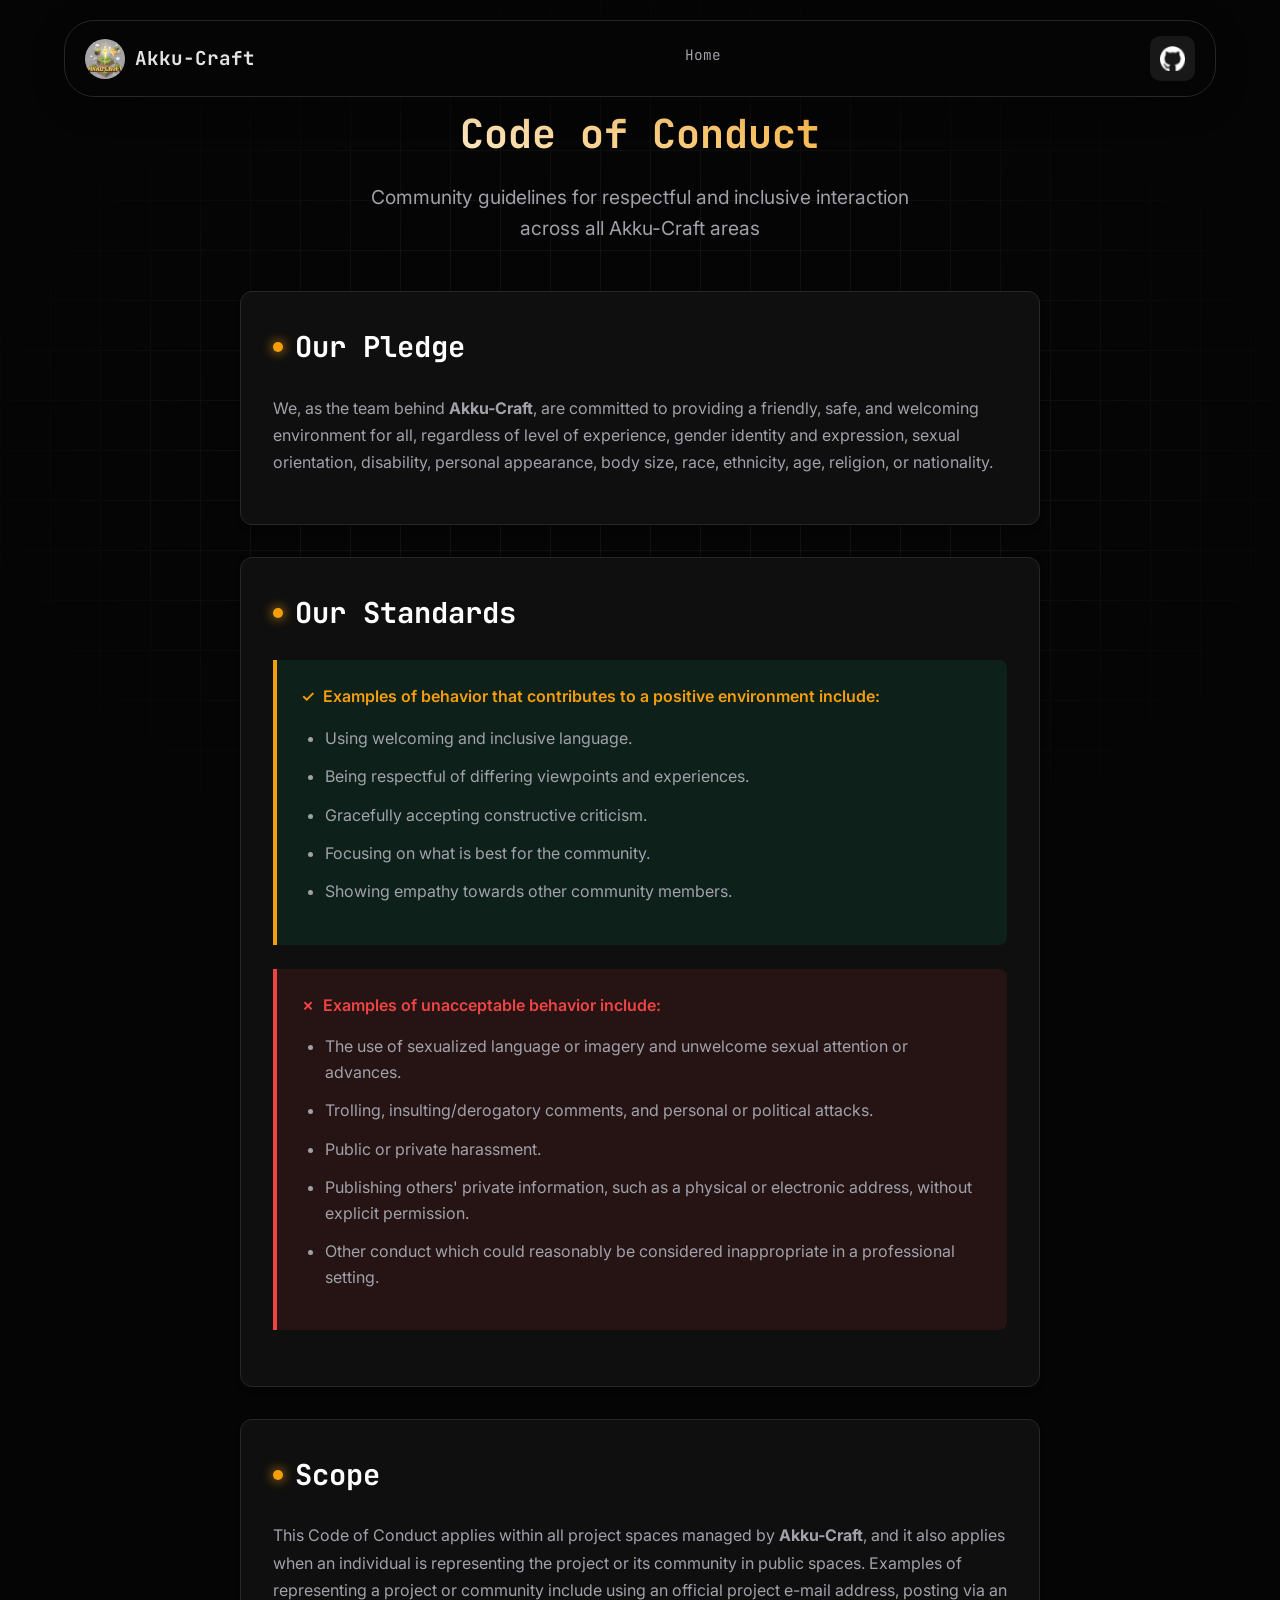
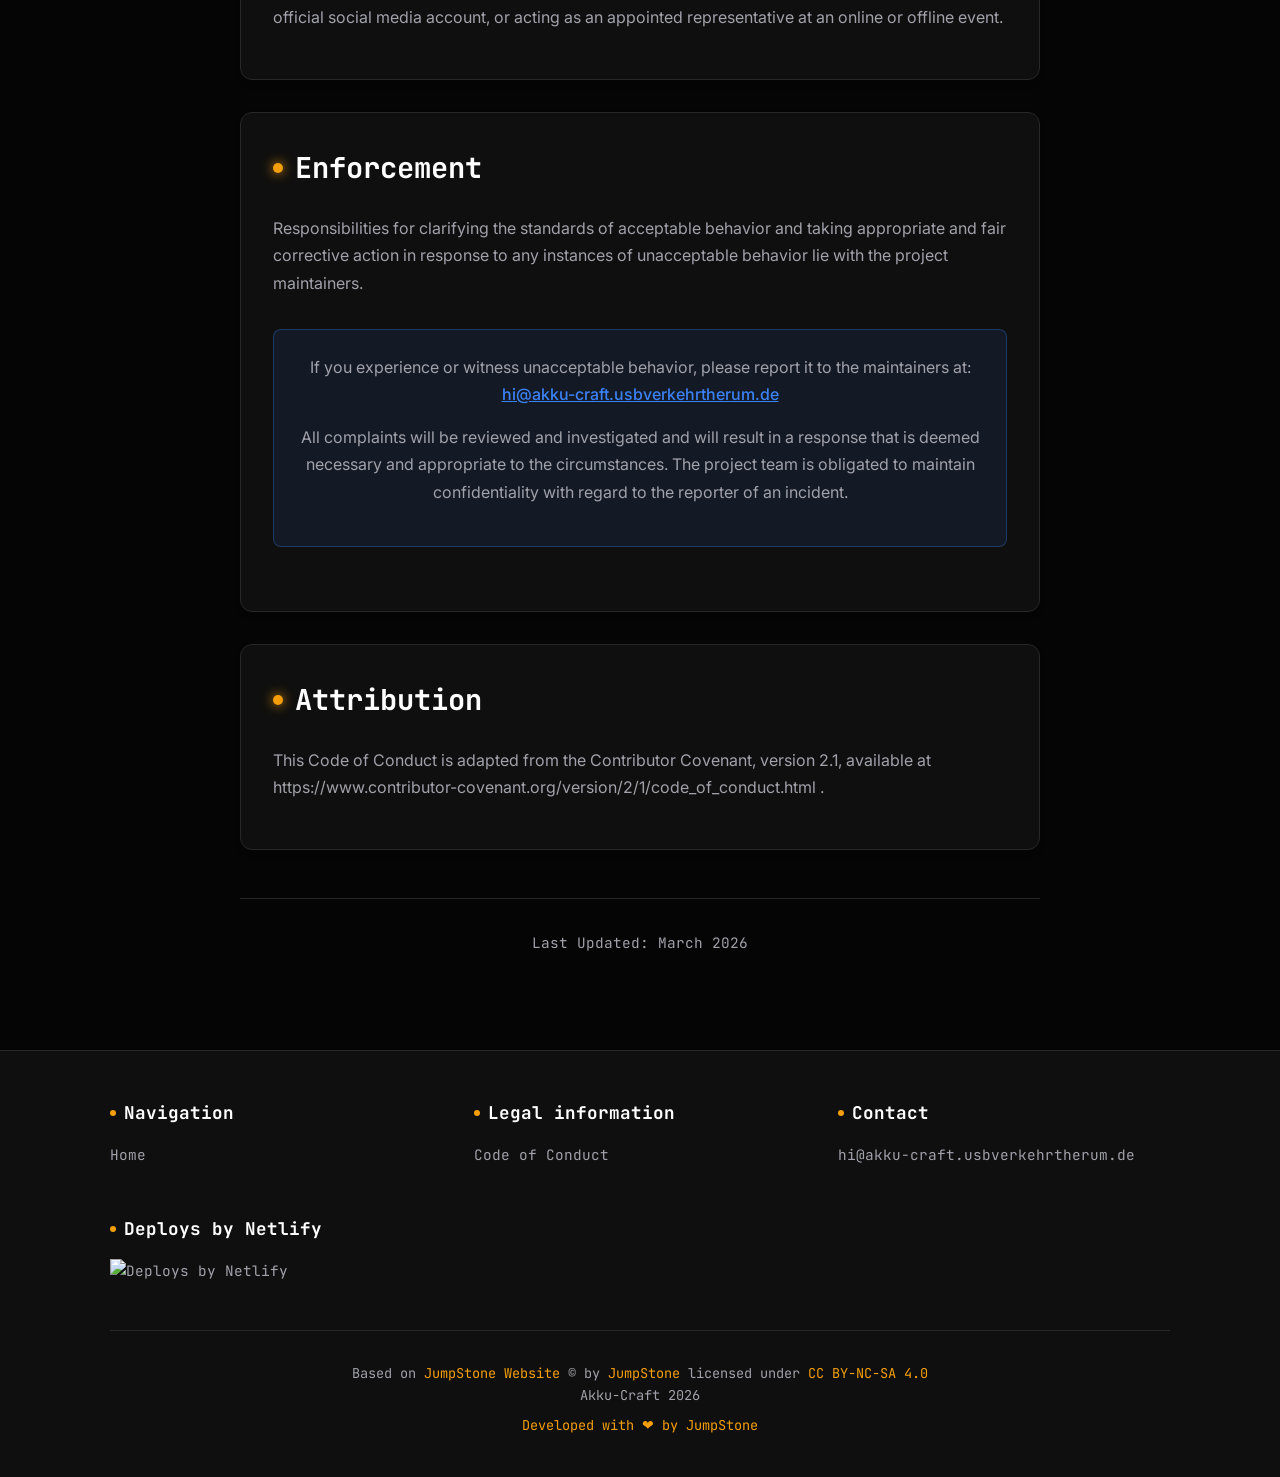
==== code-of-conduct.html @ 282b908f "WoooW Co-authored-by: JumpStone <hi@jumpstone4477.de>" ====
<!doctype html>
<html lang="en">
  <head>
    <meta charset="UTF-8" />
    <meta name="viewport" content="width=device-width, initial-scale=1.0" />

    <!-- Primary Meta Tags -->
    <title>Code of Conduct - Akku-Craft</title>
    <meta name="title" content="Code of Conduct - Akku-Craft" />
    <meta
      name="description"
      content="Akku-Craft Community Guidelines: Together we build, respectfully we stay."
    />
    <meta
      name="keywords"
      content="Akku-Craft, Code of Conduct, Community, Guidelines, Battery, Modular"
    />
    <meta name="author" content="Akku-Craft" />
    <meta name="robots" content="index, follow" />
    <meta name="language" content="English" />
    <meta name="revisit-after" content="30 days" />

    <!-- Open Graph / Facebook -->
    <meta property="og:type" content="website" />
    <meta
      property="og:url"
      content="https://akku-craft.usbverkehrtherum.de/code-of-conduct.html"
    />
    <meta property="og:title" content="Code of Conduct - Akku-Craft" />
    <meta
      property="og:description"
      content="Akku-Craft Community Guidelines for respectful and inclusive interaction."
    />
    <meta
      property="og:image"
      content="https://akku-craft.usbverkehrtherum.de/assets/img/logo.png"
    />
    <meta property="og:locale" content="en_US" />

    <!-- Twitter -->
    <meta property="twitter:card" content="summary_large_image" />
    <meta
      property="twitter:url"
      content="https://akku-craft.usbverkehrtherum.de/code-of-conduct.html"
    />
    <meta property="twitter:title" content="Code of Conduct - Akku-Craft" />
    <meta
      property="twitter:description"
      content="Akku-Craft Community Guidelines for respectful and inclusive interaction."
    />
    <meta
      property="twitter:image"
      content="https://akku-craft.usbverkehrtherum.de/assets/img/logo.png"
    />

    <!-- Canonical URL -->
    <link
      rel="canonical"
      href="https://akku-craft.usbverkehrtherum.de/code-of-conduct.html"
    />

    <!-- Structured Data -->
    <script type="application/ld+json">
      {
        "@context": "https://schema.org",
        "@type": "WebPage",
        "name": "Code of Conduct - Akku-Craft",
        "url": "https://akku-craft.usbverkehrtherum.de/code-of-conduct.html",
        "description": "Akku-Craft Community Guidelines for respectful and inclusive interaction.",
        "publisher": {
          "@type": "Organization",
          "name": "Akku-Craft",
          "url": "https://akku-craft.usbverkehrtherum.de/"
        },
        "inLanguage": "en"
      }
    </script>

    <!-- Fonts -->
    <link rel="preconnect" href="https://fonts.googleapis.com" />
    <link rel="preconnect" href="https://fonts.gstatic.com" crossorigin />
    <link
      href="https://fonts.googleapis.com/css2?family=Inter:wght@300;400;600&family=JetBrains+Mono:wght@400;700&display=swap"
      rel="stylesheet"
    />

    <!-- Stylesheets -->
    <link rel="stylesheet" type="text/css" href="/assets/css/main.css" />
    <link rel="stylesheet" type="text/css" href="/assets/css/header.css" />
    <link rel="stylesheet" type="text/css" href="/assets/css/socials.css" />
    <link
      rel="stylesheet"
      type="text/css"
      href="/assets/css/code-of-conduct.css"
    />
    <link rel="icon" href="/assets/img/logo.png" type="image/x-icon" />
  </head>
  <body>
    <div class="grid-bg"></div>

    <!-- Header Navigation -->
    <header class="header-nav">
      <div class="header-content">
        <a href="/" class="logo">
          <img
            src="/assets/img/logo.png"
            alt="Akku-Craft Logo"
            class="logo-img"
          />
          Akku-Craft
        </a>
        <nav aria-label="Main navigation">
          <ul class="nav-links">
            <li><a href="/" aria-current="page">Home</a></li>
          </ul>
        </nav>
        <!-- Social Media Buttons -->
        <div class="social-card">
          <a
            href="https://github.com/Akku-Craft"
            class="Btn github"
            target="_blank"
            rel="noopener noreferrer"
          >
            <span class="svgContainer">
              <img
                src="/assets/img/badges/github-mark-white.png"
                alt="GitHub"
                class="social-icon"
              />
            </span>
            <span class="BG"></span>
          </a>
        </div>
      </div>
    </header>

    <div class="container">
      <div class="coc-container">
        <header class="coc-header">
          <h1>Code of Conduct</h1>
          <p>
            Community guidelines for respectful and inclusive interaction across
            all Akku-Craft areas
          </p>
        </header>

        <section class="coc-section">
          <h2>Our Pledge</h2>
          <p>
            We, as the team behind <strong>Akku-Craft</strong>, are committed to
            providing a friendly, safe, and welcoming environment for all,
            regardless of level of experience, gender identity and expression,
            sexual orientation, disability, personal appearance, body size,
            race, ethnicity, age, religion, or nationality.
          </p>
        </section>

        <section class="coc-section">
          <h2>Our Standards</h2>

          <div class="positive-examples">
            <div class="examples-title">
              <span>✓</span> Examples of behavior that contributes to a positive
              environment include:
            </div>
            <ul>
              <li>Using welcoming and inclusive language.</li>
              <li>Being respectful of differing viewpoints and experiences.</li>
              <li>Gracefully accepting constructive criticism.</li>
              <li>Focusing on what is best for the community.</li>
              <li>Showing empathy towards other community members.</li>
            </ul>
          </div>

          <div class="negative-examples">
            <div class="examples-title">
              <span>✗</span> Examples of unacceptable behavior include:
            </div>
            <ul>
              <li>
                The use of sexualized language or imagery and unwelcome sexual
                attention or advances.
              </li>
              <li>
                Trolling, insulting/derogatory comments, and personal or
                political attacks.
              </li>
              <li>Public or private harassment.</li>
              <li>
                Publishing others' private information, such as a physical or
                electronic address, without explicit permission.
              </li>
              <li>
                Other conduct which could reasonably be considered inappropriate
                in a professional setting.
              </li>
            </ul>
          </div>
        </section>

        <section class="coc-section">
          <h2>Scope</h2>
          <p>
            This Code of Conduct applies within all project spaces managed by
            <strong>Akku-Craft</strong>, and it also applies when an individual
            is representing the project or its community in public spaces.
            Examples of representing a project or community include using an
            official project e-mail address, posting via an official social
            media account, or acting as an appointed representative at an online
            or offline event.
          </p>
        </section>

        <section class="coc-section">
          <h2>Enforcement</h2>
          <p>
            Responsibilities for clarifying the standards of acceptable behavior
            and taking appropriate and fair corrective action in response to any
            instances of unacceptable behavior lie with the project maintainers.
          </p>

          <div class="contact-info">
            <p>
              If you experience or witness unacceptable behavior, please report
              it to the maintainers at:
              <a href="mailto:hi@akku-craft.usbverkehrtherum.de"
                >hi@akku-craft.usbverkehrtherum.de</a
              >
            </p>
            <p>
              All complaints will be reviewed and investigated and will result
              in a response that is deemed necessary and appropriate to the
              circumstances. The project team is obligated to maintain
              confidentiality with regard to the reporter of an incident.
            </p>
          </div>
        </section>

        <section class="coc-section">
          <h2>Attribution</h2>
          <p>
            This Code of Conduct is adapted from the
            <a
              href="https://www.contributor-covenant.org"
              target="_blank"
              rel="noopener noreferrer"
              >Contributor Covenant</a
            >, version 2.1, available at
            <a
              href="https://www.contributor-covenant.org/version/2/1/code_of_conduct.html"
              target="_blank"
              rel="noopener noreferrer"
            >
              https://www.contributor-covenant.org/version/2/1/code_of_conduct.html </a
            >.
          </p>
        </section>

        <div class="last-updated">Last Updated: March 2026</div>
      </div>
    </div>

    <footer class="footer">
      <div class="footer-container">
        <div class="footer-grid">
          <!-- Navigation Links -->
          <div class="footer-column">
            <h3>Navigation</h3>
            <ul class="footer-links">
              <li><a href="/">Home</a></li>
            </ul>
          </div>

          <!-- Legal Links -->
          <div class="footer-column">
            <h3>Legal information</h3>
            <ul class="footer-links">
              <li><a href="/code-of-conduct.html">Code of Conduct</a></li>
            </ul>
          </div>

          <!-- Contact & Social -->
          <div class="footer-column">
            <h3>Contact</h3>
            <ul class="footer-links">
              <li>
                <a href="mailto:hi@akku-craft.usbverkehrtherum.de"
                  >hi@akku-craft.usbverkehrtherum.de</a
                >
              </li>
            </ul>
          </div>

          <!-- Netlify -->
          <div class="footer-column">
            <h3>Deploys by Netlify</h3>
            <ul class="footer-links">
              <li>
                <a href="https://www.netlify.com" target="_blank">
                  <img
                    src="https://www.netlify.com/assets/badges/netlify-badge-color-accent.svg"
                    alt="Deploys by Netlify"
                  />
                </a>
              </li>
            </ul>
          </div>
        </div>

        <div class="footer-bottom">
          <nav aria-label="Footer Navigation">
            Based on
            <a href="https://jumpstone4477.de/">JumpStone Website</a> © by
            <a href="https://jumpstone4477.de/">JumpStone</a> licensed under
            <a href="https://creativecommons.org/licenses/by-nc-sa/4.0/"
              >CC BY-NC-SA 4.0</a
            >
            <p>Akku-Craft 2026</p>
            <p>
              <a target="_blank" href="/">Developed with ❤ by JumpStone</a>
            </p>
          </nav>
        </div>
      </div>
    </footer>
  </body>
</html>
---- assets/css/main.css ----
/* --- CSS VARIABLES & RESET --- */
:root {
  --bg-color: #050505;
  --card-bg: #0f0f0f;
  --border-color: #27272a;
  --text-main: #e4e4e7;
  --text-muted: #a1a1aa;
  --accent-primary: #f59e0b; /* Warm orange/yellow focus */
  --accent-secondary: #22c55e; /* Grass green accent */
  --font-main: "Inter", sans-serif;
  --font-mono: "JetBrains Mono", monospace;
}

* {
  box-sizing: border-box;
  margin: 0;
  padding: 0;
}

html {
  scroll-behavior: smooth; /* Damit das Scrollen weich ist */
}

body {
  background-color: var(--bg-color);
  color: var(--text-main);
  font-family: var(--font-main);
  line-height: 1.6;
  overflow-x: hidden;
}

/* --- BACKGROUND GRID EFFECT (Wie im Screenshot) --- */
.grid-bg {
  position: fixed;
  top: 0;
  left: 0;
  width: 100%;
  height: 100%;
  z-index: -1;
  background-image:
    linear-gradient(to right, #1a1a1a 1px, transparent 1px),
    linear-gradient(to bottom, #1a1a1a 1px, transparent 1px);
  background-size: 50px 50px;
  mask-image: radial-gradient(ellipse at center, black 40%, transparent 80%);
  -webkit-mask-image: radial-gradient(
    ellipse at center,
    black 40%,
    transparent 80%
  );
  opacity: 0.6;
}

/* NEU: HEADER STYLING FÜR DEN BUTTON */
.header-nav {
  position: fixed; /* Fixiert, damit er immer sichtbar ist */
  top: 0;
  left: 0;
  width: 100%;
  padding: 15px 0;
  z-index: 100;
  /* Leicht transparenter Hintergrund, damit man den Grid-Effekt noch sieht */
  background-color: rgba(5, 5, 5, 0.8);
  backdrop-filter: blur(5px);
  border-bottom: 1px solid var(--border-color);
}

.header-content {
  max-width: 1100px;
  margin: 0 auto;
  padding: 0 20px;
  display: flex;
  justify-content: flex-end; /* Button nach rechts schieben */
  align-items: center;
}

/* --- LAYOUT --- */
.container {
  max-width: 1100px;
  margin: 0 auto;
  padding: 0 20px;
  /* NEU: Zusätzlicher Top-Padding, um Platz für den Header zu schaffen */
  padding-top: 70px;
}

section {
  margin-bottom: 80px;
  padding-top: 60px;
}

/* --- TYPOGRAPHY --- */
h1,
h2,
h3 {
  font-family: var(--font-mono);
  color: #fff;
}

h2 {
  font-size: 1.8rem;
  margin-bottom: 2rem;
  display: flex;
  align-items: center;
  gap: 10px;
}

h2::before {
  content: "";
  display: inline-block;
  width: 8px;
  height: 8px;
  border-radius: 50%;
  background: var(--text-main);
  box-shadow: 0 0 10px var(--text-main);
}

p {
  color: var(--text-muted);
  margin-bottom: 1rem;
}

a {
  text-decoration: none;
  color: inherit;
  transition: 0.3s;
}

/* --- HERO SECTION --- */
.hero {
  min-height: 70vh;
  display: flex;
  flex-direction: column;
  justify-content: center;
  position: relative; /* Wichtig für die Positionierung der Maus */
  animation: fadeIn 1s ease-out;
  padding-top: 2rem;
  padding-bottom: 2rem;
}

.hero-badge {
  font-family: var(--font-mono);
  font-size: 0.9rem;
  color: var(--accent-primary);
  margin-bottom: 1rem;
  display: block;
}

.hero h1 {
  font-size: clamp(3rem, 8vw, 5rem);
  line-height: 1.1;
  margin-bottom: 1.5rem;
}

.hero-name {
  /* ANPASSUNG: Gradient von Weiß zu Grün */
  background: linear-gradient(45deg, #fff, var(--accent-primary));
  -webkit-background-clip: text;
  -webkit-text-fill-color: transparent;
}

.hero-desc {
  font-size: 1.1rem;
  max-width: 600px;
  color: var(--text-muted);
}

.social-links {
  margin-top: 2rem;
  display: flex;
  gap: 1rem;
}

/* --- SCROLL DOWN MOUSE ANIMATION (NEU) --- */
.scroll-down-container {
  position: absolute;
  bottom: 30px;
  left: 50%;
  transform: translateX(-50%);
  opacity: 0.7;
  transition: opacity 0.3s ease;
}

.scroll-down-container:hover {
  opacity: 1;
  cursor: pointer;
}

.mouse {
  width: 26px;
  height: 42px;
  border: 2px solid var(--text-muted);
  border-radius: 20px;
  position: relative;
}

.wheel {
  width: 4px;
  height: 8px;
  background: var(--accent-primary);
  border-radius: 2px;
  position: absolute;
  top: 6px;
  left: 50%;
  transform: translateX(-50%);
  animation: scroll 1.5s infinite;
}

@keyframes scroll {
  0% {
    opacity: 1;
    top: 6px;
  }
  50% {
    opacity: 1;
    top: 18px;
  }
  100% {
    opacity: 0;
    top: 18px;
  }
}

/* NEU: Button-Stil für den Header-Button (basierend auf social-btn) */
.header-btn {
  display: flex;
  align-items: center;
  gap: 8px;
  padding: 8px 16px;
  background: var(--card-bg);
  border: 1px solid var(--border-color);
  border-radius: 8px;
  font-family: var(--font-mono);
  font-size: 0.9rem;
  color: var(--text-main); /* Sicherstellen, dass der Text sichtbar ist */
}
.header-btn i {
  color: var(--accent-primary); /* Icon in Akzentfarbe */
}

.header-btn:hover {
  background: var(--border-color);
  color: #fff;
}

.social-btn {
  display: flex;
  align-items: center;
  gap: 8px;
  padding: 10px 20px;
  background: var(--card-bg);
  border: 1px solid var(--border-color);
  border-radius: 8px;
  font-family: var(--font-mono);
  font-size: 0.9rem;
}

.social-btn:hover {
  background: var(--border-color);
  color: #fff;
}

/* --- ABOUT SECTION --- */
.about-content {
  background: linear-gradient(
    180deg,
    rgba(15, 15, 15, 0.8),
    rgba(15, 15, 15, 0.4)
  );
  border: 1px solid var(--border-color);
  border-radius: 16px;
  padding: 2rem;
  backdrop-filter: blur(5px);
}

/* --- TECH STACK --- */
.tech-grid {
  display: flex;
  justify-content: flex-start;
  align-items: center;
  padding: 1rem 0;
}

.tech-grid img {
  max-width: 100%;
  height: auto;
  border-radius: 8px;
  background: var(--card-bg);
  border: 1px solid var(--border-color);
  padding: 1.5rem;
}

/* --- PROJECTS GRID (Wie im Screenshot) --- */
.projects-grid {
  display: grid;
  grid-template-columns: repeat(auto-fit, minmax(350px, 1fr));
  gap: 1.5rem;
}

.project-card {
  background: var(--card-bg);
  border: 1px solid var(--border-color);
  border-radius: 12px;
  padding: 1.5rem;
  display: flex;
  flex-direction: column;
  transition: 0.3s;
  position: relative;
  overflow: hidden;
}

.project-card:hover {
  border-color: var(--text-muted);
  transform: translateY(-2px);
}

.project-header {
  display: flex;
  align-items: center;
  gap: 10px;
  margin-bottom: 1rem;
}

.project-icon {
  width: 40px;
  height: 40px;
  background: rgba(34, 197, 94, 0.18);
  border: 1px solid rgba(34, 197, 94, 0.35);
  border-radius: 10px;
  display: flex;
  align-items: center;
  justify-content: center;
  color: var(--accent-primary);
  box-shadow: 0 0 0 1px rgba(34, 197, 94, 0.12);
}

.project-title {
  font-size: 1.2rem;
  font-weight: 700;
  font-family: var(--font-mono);
}

.project-desc {
  font-size: 0.9rem;
  margin-bottom: 1.5rem;
  flex-grow: 1;
}

.tags {
  display: flex;
  flex-wrap: wrap;
  gap: 8px;
  margin-bottom: 1.5rem;
}

.tag {
  background: rgba(34, 197, 94, 0.14);
  color: var(--text-main);
  padding: 5px 12px;
  border-radius: 999px;
  font-size: 0.75rem;
  font-family: var(--font-mono);
  border: 1px solid rgba(34, 197, 94, 0.35);
}

.project-links {
  display: flex;
  gap: 10px;
}

.btn-small {
  padding: 8px 14px;
  border-radius: 6px;
  font-size: 0.85rem;
  font-family: var(--font-mono);
  border: 1px solid var(--border-color);
  background: transparent;
  color: var(--text-main);
  display: inline-flex;
  align-items: center;
  gap: 6px;
  width: fit-content;
}

.btn-small--highlight {
  background: linear-gradient(135deg, var(--accent-primary), #facc15);
  border-color: transparent;
  color: #04110c;
  font-weight: 700;
  box-shadow:
    0 0 0 1px rgba(245, 158, 11, 0.25),
    0 10px 24px rgba(245, 158, 11, 0.2);
}

.btn-small--highlight:hover {
  background: linear-gradient(135deg, #facc15, var(--accent-primary));
  color: #02110a;
  transform: translateY(-1px);
  box-shadow:
    0 0 0 1px rgba(250, 204, 21, 0.35),
    0 14px 28px rgba(245, 158, 11, 0.3);
}

.btn-small--highlight:focus-visible {
  outline: 2px solid rgba(245, 158, 11, 0.65);
  outline-offset: 2px;
}

.btn-small--highlight i {
  color: inherit;
}

.btn-small:hover {
  background: #27272a;
}

/* --- FOOTER --- */
.footer {
  background: var(--card-bg);
  border-top: 1px solid var(--border-color);
  padding: 3rem 0 2rem;
  margin-top: 4rem;
  width: 100%;
}

.footer-container {
  max-width: 1100px;
  margin: 0 auto;
  padding: 0 20px;
  width: 100%;
}

.footer-grid {
  display: grid;
  grid-template-columns: repeat(auto-fit, minmax(250px, 1fr));
  gap: 2rem;
  margin-bottom: 2rem;
}

.footer-column h3 {
  font-family: var(--font-mono);
  font-size: 1.1rem;
  color: #fff;
  margin-bottom: 1rem;
  display: flex;
  align-items: center;
  gap: 8px;
  text-align: left;
}

.footer-column h3::before {
  content: "";
  display: inline-block;
  width: 6px;
  height: 6px;
  border-radius: 50%;
  background: var(--accent-primary);
}

.footer-links {
  list-style: none;
  text-align: left;
  padding-left: 0;
}

.footer-links li {
  margin-bottom: 0.8rem;
}

.footer-links a {
  color: var(--text-muted);
  text-decoration: none;
  font-size: 0.9rem;
  transition: color 0.3s ease;
  display: inline-flex;
  align-items: center;
  gap: 6px;
  text-align: left;
  justify-content: flex-start;
}

.footer-links a:hover {
  color: var(--accent-primary);
}

.social-icons {
  display: flex;
  gap: 1rem;
  margin-top: 1rem;
}

.social-icon-link {
  display: inline-flex;
  align-items: center;
  justify-content: center;
  width: 40px;
  height: 40px;
  background: #1e1e1e;
  border: 1px solid var(--border-color);
  border-radius: 8px;
  color: var(--text-muted);
  transition: all 0.3s ease;
}

.social-icon-link:hover {
  background: var(--accent-primary);
  color: #000;
  border-color: var(--accent-primary);
  transform: translateY(-2px);
}

.footer-bottom {
  border-top: 1px solid var(--border-color);
  padding-top: 2rem;
  text-align: center;
  font-family: var(--font-mono);
  font-size: 0.85rem;
  color: var(--text-muted);
}

.footer-bottom p {
  margin-bottom: 0.5rem;
}

.footer-bottom a {
  color: var(--accent-primary);
  text-decoration: none;
  transition: color 0.3s ease;
}

.footer-bottom a:hover {
  color: #fff;
  text-decoration: underline;
}

.copyright {
  display: flex;
  flex-wrap: wrap;
  justify-content: center;
  align-items: center;
  gap: 1rem;
  margin-top: 1rem;
}

.copyright span,
.copyright a {
  font-size: 0.8rem;
}

/* Footer legacy styles for backward compatibility */
footer {
  text-align: center;
  padding: 3rem 0;
  border-top: 1px solid var(--border-color);
  margin-top: 4rem;
  font-family: var(--font-mono);
  font-size: 0.8rem;
  color: var(--text-muted);
}

/* --- ANIMATIONS --- */
@keyframes fadeIn {
  from {
    opacity: 0;
    transform: translateY(20px);
  }
  to {
    opacity: 1;
    transform: translateY(0);
  }
}

@media (max-width: 768px) {
  .hero h1 {
    font-size: 2.5rem;
  }
  .projects-grid {
    grid-template-columns: 1fr;
  }

  /* Footer responsive adjustments */
  .footer {
    padding: 2rem 0 1.5rem;
  }

  .footer-container {
    padding: 0 15px;
  }

  .footer-grid {
    grid-template-columns: 1fr;
    gap: 1.5rem;
  }

  .footer-column h3 {
    font-size: 1rem;
  }

  .footer-links a {
    font-size: 0.85rem;
  }

  .social-icons {
    justify-content: center;
  }

  .copyright {
    flex-direction: column;
    gap: 0.5rem;
  }

  .copyright span,
  .copyright a {
    font-size: 0.75rem;
  }
}

/* Legal page specific styles */
.legal-container {
  max-width: 800px;
  margin: 0 auto;
  padding: 2rem 0;
}

.legal-section {
  background: var(--card-bg);
  border: 1px solid var(--border-color);
  border-radius: 12px;
  padding: 2rem;
  margin-bottom: 2rem;
}

.legal-section h2 {
  font-family: var(--font-mono);
  font-size: 1.5rem;
  margin-bottom: 1.5rem;
  color: #fff;
  display: flex;
  align-items: center;
  gap: 10px;
}

.legal-section h2::before {
  content: "";
  display: inline-block;
  width: 8px;
  height: 8px;
  border-radius: 50%;
  background: var(--text-main);
  box-shadow: 0 0 10px var(--text-main);
}

.contact-box {
  background: #1e1e1e;
  border-left: 5px solid var(--accent-primary);
  padding: 1.5rem;
  margin: 1.5rem 0;
  border-radius: 0 8px 8px 0;
}

.contact-item {
  margin-bottom: 0.8rem;
  display: flex;
  align-items: center;
  gap: 10px;
}

.contact-item strong {
  color: var(--accent-primary);
  font-family: var(--font-mono);
}

.contact-link {
  color: var(--text-main);
  text-decoration: none;
  transition: color 0.3s ease;
}

.contact-link:hover {
  color: var(--accent-primary);
}

ul {
  padding-left: 1.5rem;
  margin: 1rem 0;
}

li {
  margin-bottom: 0.5rem;
  color: var(--text-muted);
}

.last-updated {
  text-align: center;
  font-size: 0.8rem;
  color: var(--text-muted);
  margin-top: 3rem;
  padding-top: 2rem;
  border-top: 1px solid var(--border-color);
  font-family: var(--font-mono);
}
---- assets/css/header.css ----
/* --- HEADER STYLES --- */

* {
  box-sizing: border-box;
  margin: 0;
  padding: 0;
}

*:focus {
  outline: none;
}

/* --- HEADER --- */
.header-nav {
  position: fixed;
  top: 20px;
  left: 50%;
  transform: translateX(-50%);
  width: 90%;
  max-width: 1200px;
  padding: 15px 0;
  z-index: 100;
  background-color: rgba(5, 5, 5, 0.8);
  backdrop-filter: blur(5px);
  border: 1px solid var(--border-color);
  border-radius: 30px;
  box-shadow: 0 8px 32px rgba(0, 0, 0, 0.3);
  transition: all 0.3s ease;
}

/* Header shrink effect for mobile */
.header-nav.header-shrink {
  top: 5px;
  width: 95%;
  padding: 8px 0;
  border-radius: 15px;
  backdrop-filter: blur(2px);
  box-shadow: 0 4px 16px rgba(0, 0, 0, 0.2);
}

.header-content {
  max-width: 1200px;
  margin: 0 auto;
  padding: 0 20px;
  display: flex;
  justify-content: space-between;
  align-items: center;
  gap: 2rem;
}

.logo {
  display: flex;
  align-items: center;
  gap: 10px;
  font-family: var(--font-mono);
  font-weight: 700;
  font-size: 1.2rem;
  text-decoration: none;
  color: var(--text-main);
  transition: all 0.3s ease;
}

/* Shrink logo on header shrink */
.header-nav.header-shrink .logo {
  gap: 8px;
  font-size: 1rem;
}

.logo-img {
  width: 40px;
  height: 40px;
  border-radius: 50%;
  object-fit: cover;
  transition: all 0.3s ease;
}

/* Shrink logo image on header shrink */
.header-nav.header-shrink .logo-img {
  width: 30px;
  height: 30px;
}

.nav-links {
  display: flex;
  gap: 1.5rem;
  list-style: none;
  margin: 0;
  padding: 0;
  transition: all 0.3s ease;
}

/* Hide nav links on header shrink */
.header-nav.header-shrink .nav-links {
  gap: 0.5rem;
  opacity: 1;
}

.social-card {
  display: flex;
  align-items: center;
  gap: 0.5rem;
  margin: 0;
  background: transparent;
  padding: 0;
  border-radius: 0;
  transition: all 0.3s ease;
}

/* Reduce social card gap on header shrink */
.header-nav.header-shrink .social-card {
  gap: 0.3rem;
}

/* Navigation link styles */
.nav-links a {
  color: var(--text-muted);
  text-decoration: none;
  font-family: var(--font-mono);
  font-size: 0.9rem;
  transition: color var(--transition-speed);
  position: relative;
}

.nav-links a:hover {
  color: var(--accent-primary);
}

.nav-links a::after {
  content: "";
  position: absolute;
  bottom: -5px;
  left: 0;
  width: 0;
  height: 2px;
  background: var(--accent-primary);
  transition: width var(--transition-speed);
}

.nav-links a:hover::after {
  width: 100%;
}

/* --- RESPONSIVE DESIGN --- */
@media (max-width: 768px) {
  /* Adjust header height for mobile to prevent overlap */
  :root {
    --header-height: 180px; /* Increased to accommodate stacked mobile header */
  }

  /* Mobile header adjustments */
  .header-nav {
    top: 10px;
    width: 95%;
    border-radius: 20px;
    padding: 10px 0;
  }

  /* Mobile header shrink effect */
  .header-nav.header-shrink {
    top: 5px;
    padding: 5px 0;
    border-radius: 12px;
    backdrop-filter: blur(1px);
  }

  .header-content {
    flex-direction: column;
    gap: 1rem;
    padding: 0 15px;
  }

  /* Hide navigation links and social icons when header is shrunk on mobile */
  .header-nav.header-shrink .nav-links,
  .header-nav.header-shrink .social-card {
    display: none;
  }

  /* Center logo when header is shrunk */
  .header-nav.header-shrink .header-content {
    flex-direction: row;
    justify-content: center;
    padding: 0;
  }

  .nav-links {
    flex-wrap: wrap;
    justify-content: center;
  }
}

@media (max-width: 480px) {
  /* Further adjustments for smaller screens */
  :root {
    --header-height: 200px; /* Even more space for very small screens */
  }
}
---- assets/css/socials.css ----
/* From Uiverse.io by vinodjangid07 */
.social-card {
  height: fit-content;
  width: fit-content;
  display: flex;
  align-items: center;
  justify-content: center;
  gap: 0.5rem;
  background: transparent;
  padding: 0;
  border-radius: 0;
}

/* Buttons zu Links geändert */
.Btn {
  width: 45px;
  height: 45px;
  display: flex;
  align-items: center;
  justify-content: center;
  border: none;
  background-color: transparent;
  position: relative;
  border-radius: 7px;
  cursor: pointer;
  transition: all 0.3s;
  text-decoration: none; /* Wichtig für Links */
  outline: none;
}

.svgContainer {
  width: 100%;
  height: 100%;
  display: flex;
  align-items: center;
  justify-content: center;
  background-color: transparent;
  backdrop-filter: blur(0px);
  letter-spacing: 0.8px;
  border-radius: 10px;
  transition: all 0.3s;
  border: none;
  z-index: 2;
  outline: none;
}

/* Stil für die PNG-Icons */
.social-icon {
  width: 1.6em; /* Gleiche Größe wie die SVGs */
  height: 1.6em;
  filter: brightness(0) invert(1); /* Macht die Icons weiß */
  transition: all 0.3s;
  outline: none;
}

.BG {
  position: absolute;
  width: 100%;
  height: 100%;
  background: #181818;
  z-index: 1;
  border-radius: 10px;
  pointer-events: none;
  transition: all 0.3s;
  font-size: 0px;
}

.github .BG {
  background: #181818;
}

.codeberg .BG {
  background: #183851;
}

.socials .BG {
  background: #5f5f5f;
}

.linkdin .BG {
  background: #0077b5;
}

.whatsapp .BG {
  background: #075e54;
}

.discord .BG {
  background: #7289da;
}

.Btn:hover .BG {
  transform: scale(1.5);
  /* transform-origin: bottom; */
  font-size: 20px;
  color: white;
}

.Btn:hover .svgContainer {
  border: none;
  background-color: rgba(209, 209, 209, 0.466);
  backdrop-filter: blur(4px);
}

/* Sicherstellen, dass die Links korrekt angezeigt werden */
.Btn:hover .social-icon {
  filter: brightness(0) invert(1); /* Bleibt weiß beim Hover */
}

.Btn:focus {
  outline: none;
}

.svgContainer:focus {
  outline: none;
}

.social-icon:focus {
  outline: none;
}
---- assets/css/code-of-conduct.css ----
/* Custom styles for Code of Conduct page */
.coc-container {
  max-width: 800px;
  margin: 0 auto;
  padding: 2rem 0;
}

.coc-header {
  text-align: center;
  margin-bottom: 3rem;
}

.coc-header h1 {
  font-size: 2.5rem;
  margin-bottom: 1rem;
  background: linear-gradient(45deg, #fff, var(--accent-primary));
  -webkit-background-clip: text;
  -webkit-text-fill-color: transparent;
  background-clip: text;
}

.coc-header p {
  font-size: 1.2rem;
  color: var(--text-muted);
  max-width: 600px;
  margin: 0 auto;
}

.coc-section {
  background: var(--card-bg);
  border: 1px solid var(--border-color);
  border-radius: 12px;
  padding: 2rem;
  margin-bottom: 2rem;
  box-shadow: 0 4px 6px rgba(0, 0, 0, 0.1);
}

.coc-section h2 {
  font-size: 1.8rem;
  margin-bottom: 1.5rem;
  color: #fff;
  display: flex;
  align-items: center;
  gap: 12px;
}

.coc-section h2::before {
  content: "";
  display: inline-block;
  width: 10px;
  height: 10px;
  border-radius: 50%;
  background: var(--accent-primary);
  box-shadow: 0 0 12px var(--accent-primary);
}

.coc-section h3 {
  font-size: 1.4rem;
  margin: 1.5rem 0 1rem;
  color: var(--text-main);
}

.coc-section ul {
  padding-left: 1.5rem;
  margin: 1rem 0;
}

.coc-section li {
  margin-bottom: 0.8rem;
  color: var(--text-muted);
  line-height: 1.6;
}

.coc-section p {
  margin-bottom: 1rem;
  line-height: 1.7;
}

.positive-examples,
.negative-examples {
  background: rgba(16, 185, 129, 0.1);
  border-left: 4px solid var(--accent-primary);
  padding: 1.5rem;
  border-radius: 0 8px 8px 0;
  margin: 1.5rem 0;
}

.negative-examples {
  background: rgba(239, 68, 68, 0.1);
  border-left-color: #ef4444;
}

.examples-title {
  font-weight: 600;
  margin-bottom: 1rem;
  display: flex;
  align-items: center;
  gap: 8px;
}

.positive-examples .examples-title {
  color: var(--accent-primary);
}

.negative-examples .examples-title {
  color: #ef4444;
}

.contact-info {
  background: rgba(59, 130, 246, 0.1);
  border: 1px solid rgba(59, 130, 246, 0.3);
  border-radius: 8px;
  padding: 1.5rem;
  text-align: center;
  margin: 2rem 0;
}

.contact-info a {
  color: #3b82f6;
  text-decoration: underline;
  font-weight: 500;
}

.contact-info a:hover {
  color: #60a5fa;
}

.last-updated {
  text-align: center;
  color: var(--text-muted);
  font-size: 0.9rem;
  margin-top: 3rem;
  padding-top: 2rem;
  border-top: 1px solid var(--border-color);
}

@media (max-width: 768px) {
  .coc-container {
    padding: 1rem;
  }

  .coc-header h1 {
    font-size: 2rem;
  }

  .coc-section {
    padding: 1.5rem;
  }
}
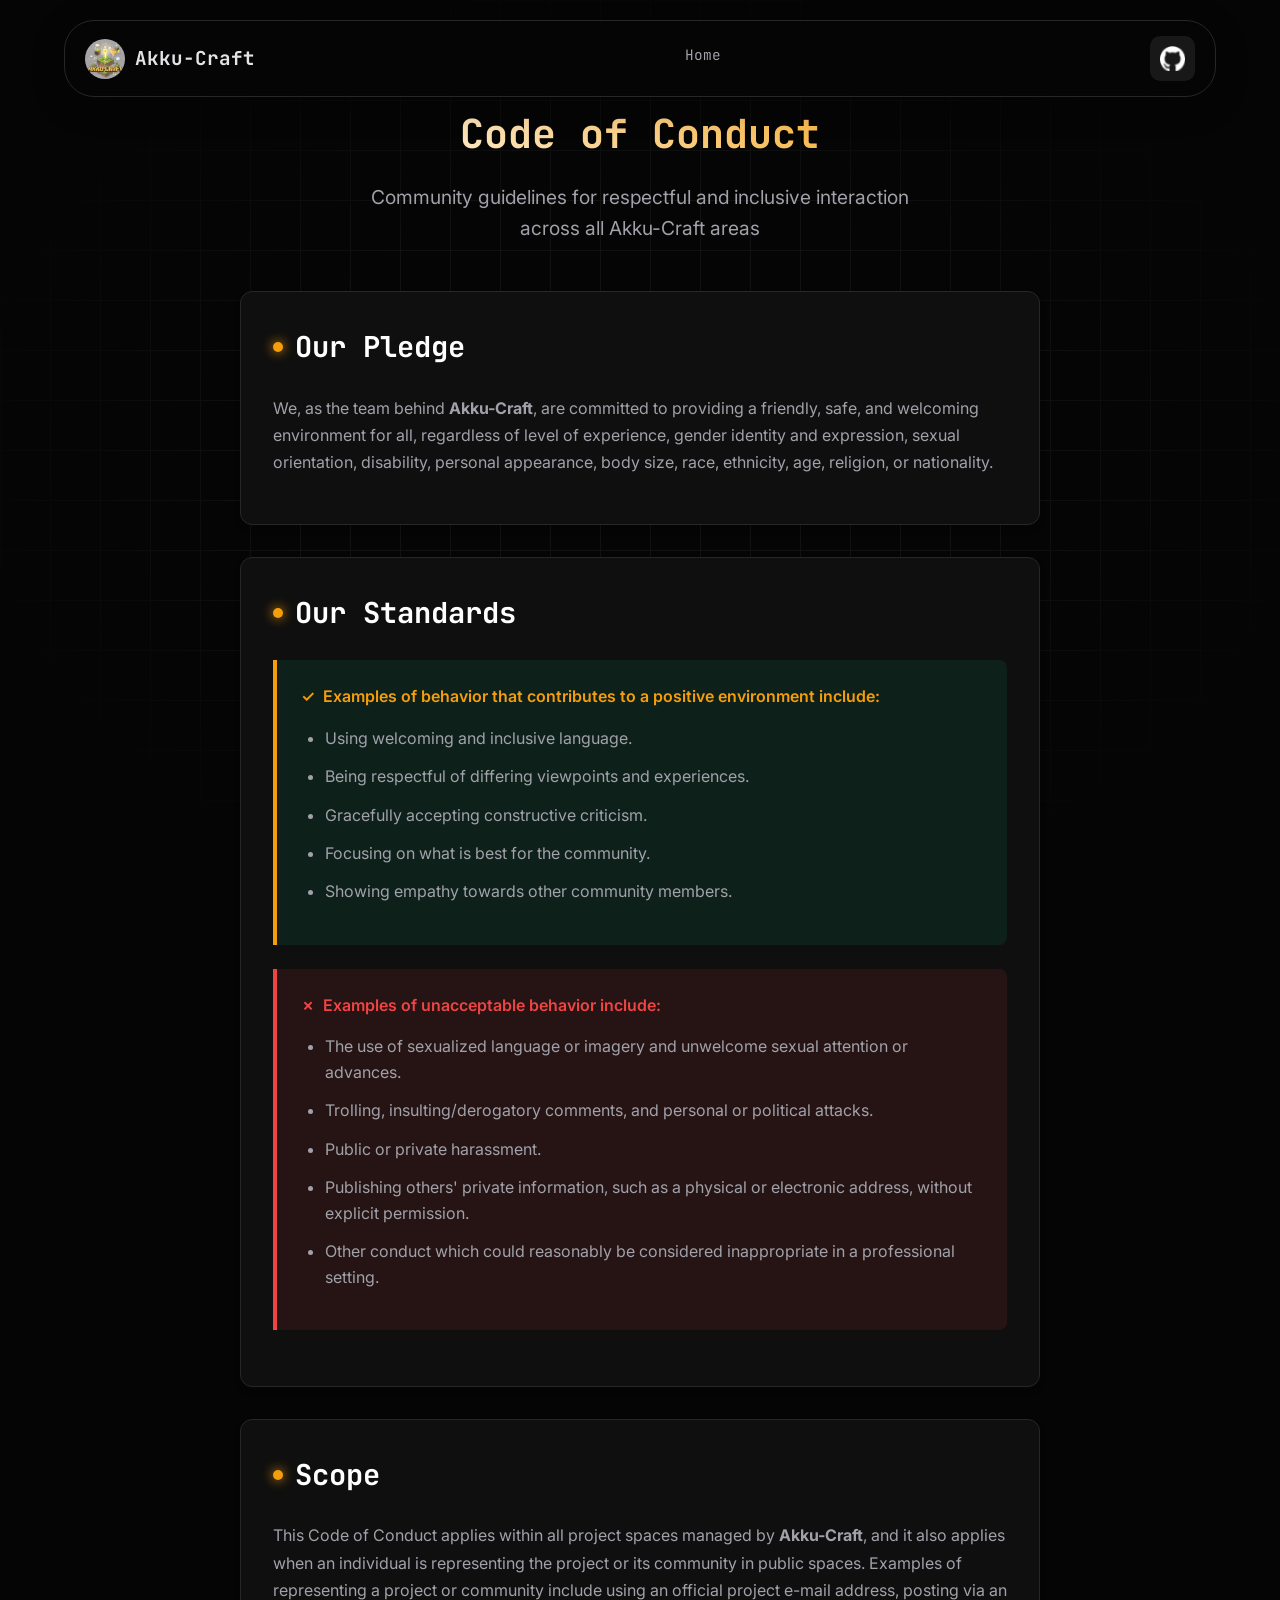
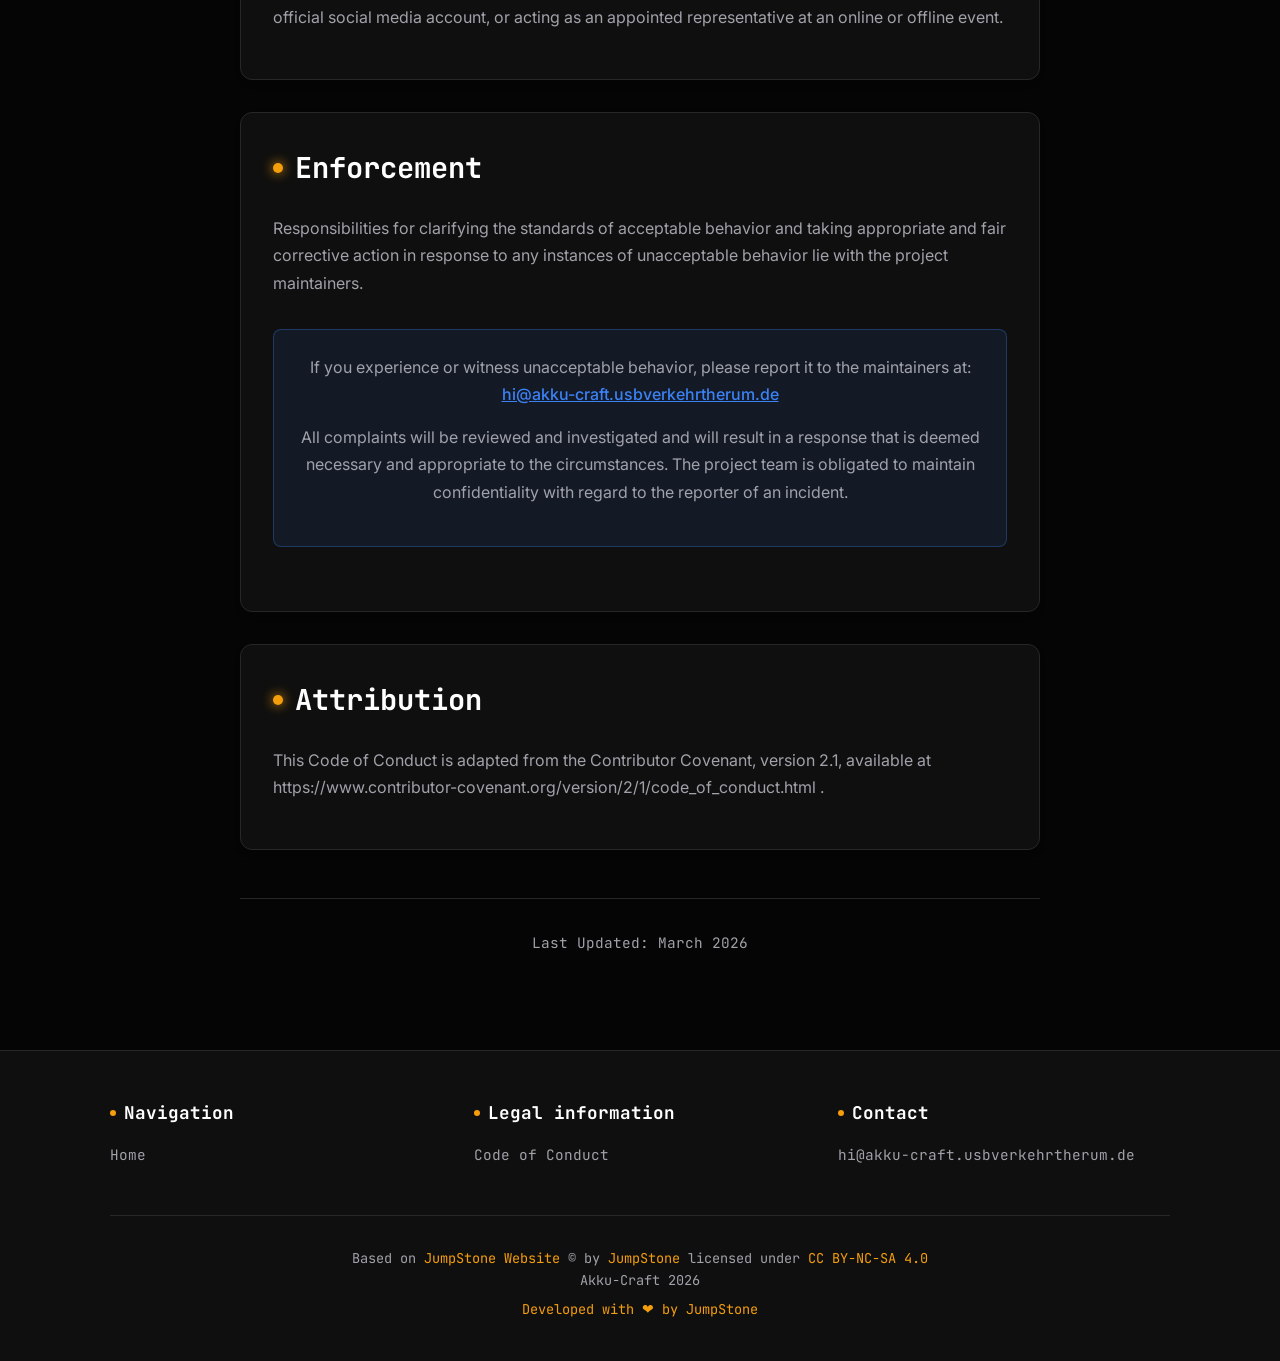
==== commit e0454675: "Add redirects for wiki and GitHub; remove Netlify footer links" ====
--- a/code-of-conduct.html
+++ b/code-of-conduct.html
@@ -291,21 +291,6 @@
               </li>
             </ul>
           </div>
-
-          <!-- Netlify -->
-          <div class="footer-column">
-            <h3>Deploys by Netlify</h3>
-            <ul class="footer-links">
-              <li>
-                <a href="https://www.netlify.com" target="_blank">
-                  <img
-                    src="https://www.netlify.com/assets/badges/netlify-badge-color-accent.svg"
-                    alt="Deploys by Netlify"
-                  />
-                </a>
-              </li>
-            </ul>
-          </div>
         </div>
 
         <div class="footer-bottom">
